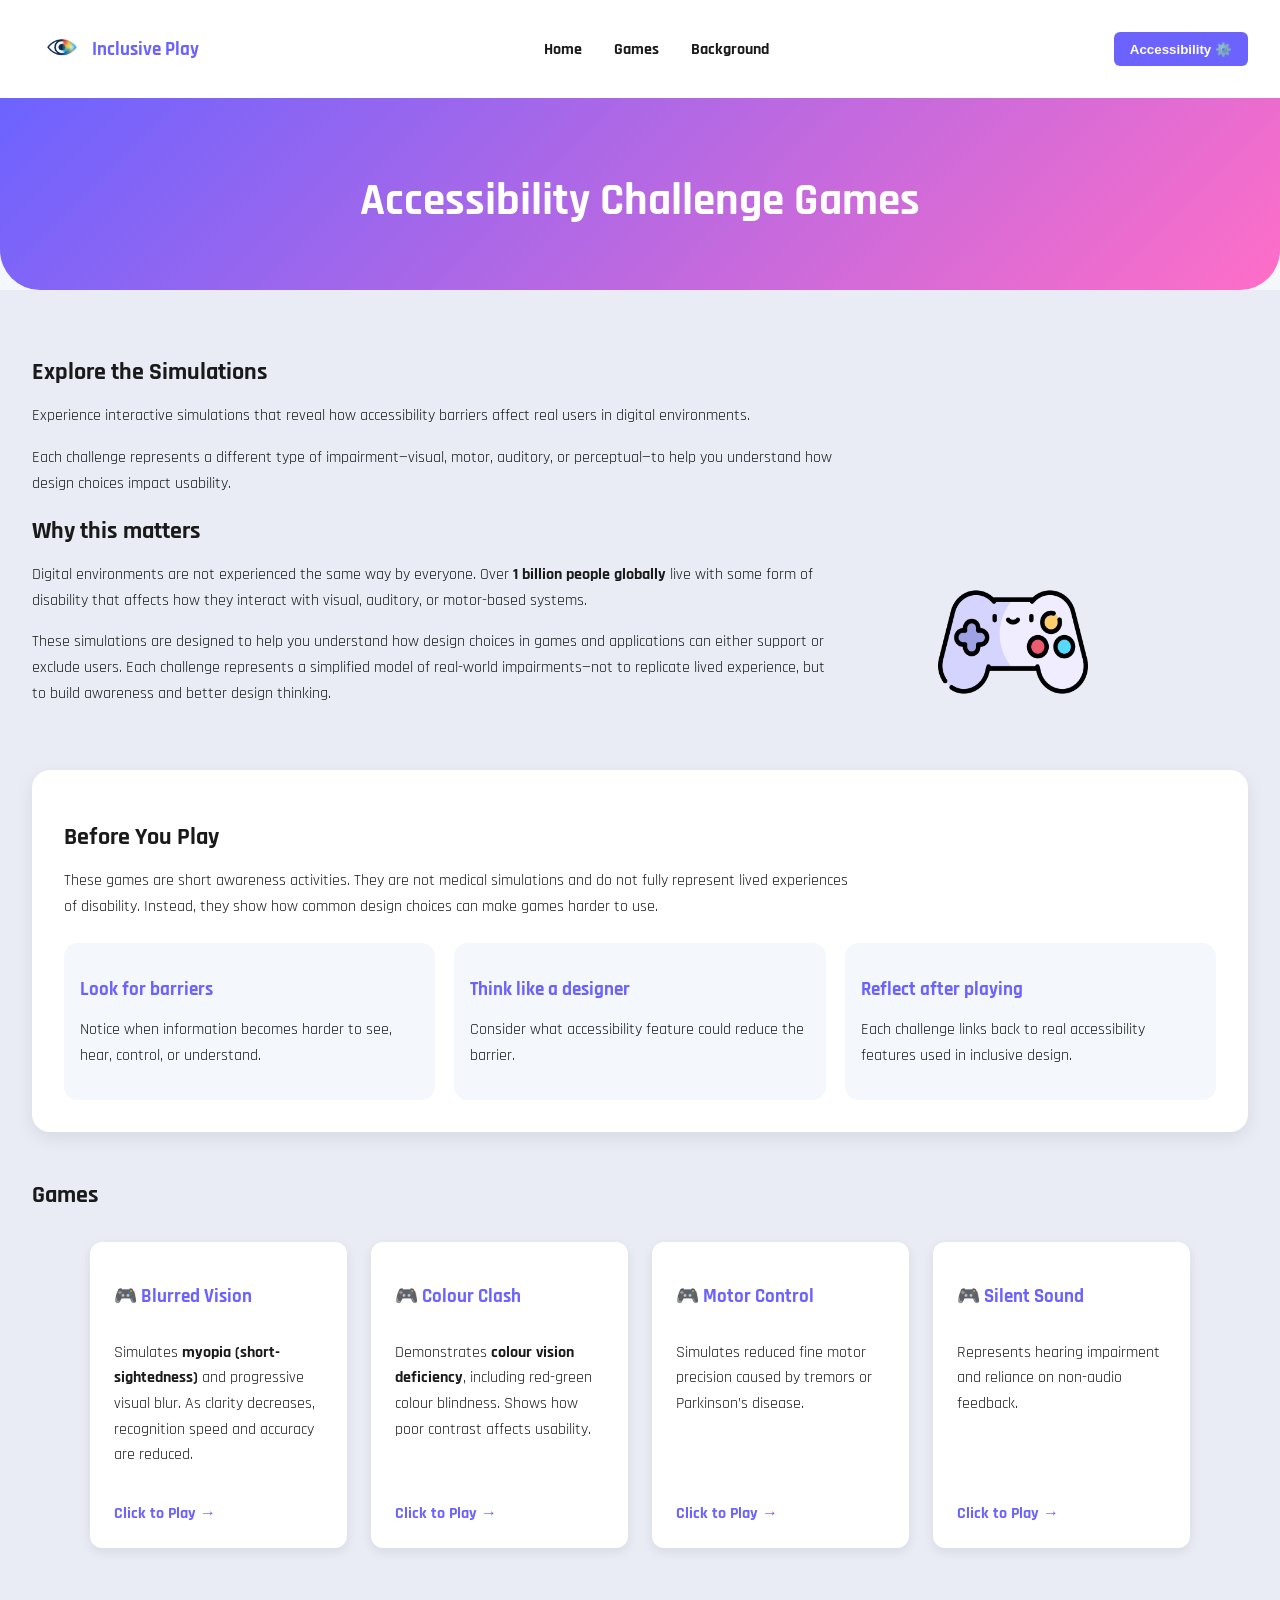
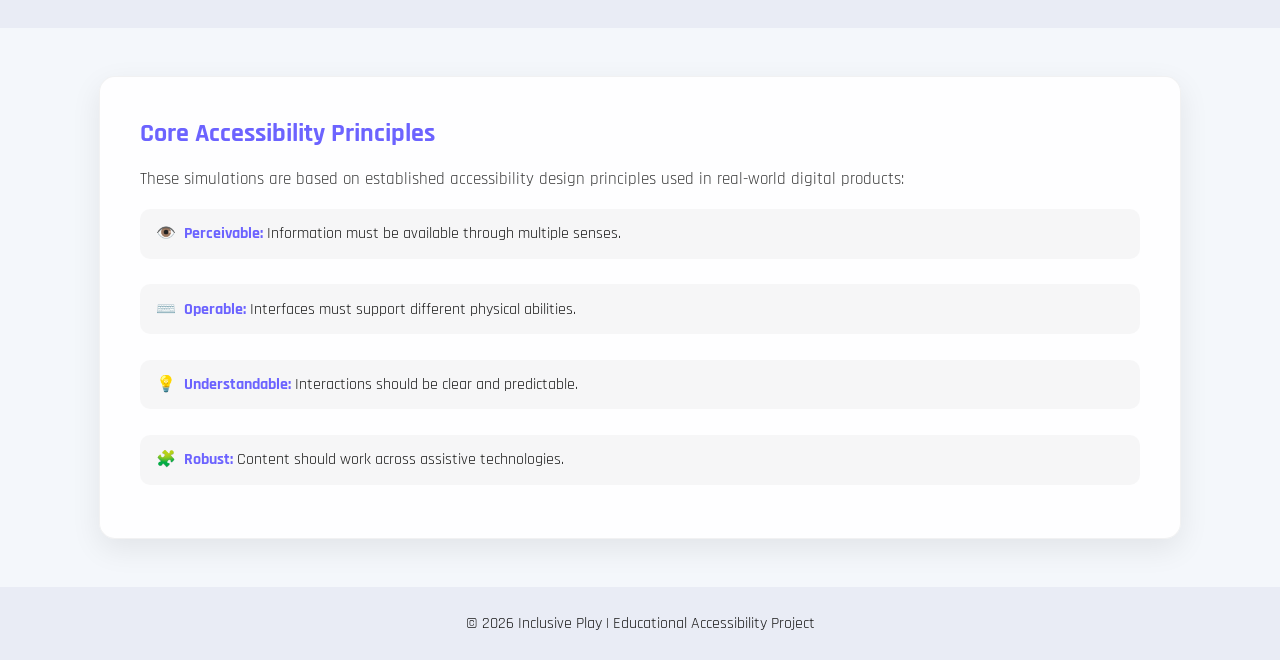
==== html/games.html @ 2feca3db "Add files via upload" ====
<!DOCTYPE html>
<html lang="en">
    <!-- Google Fonts -->
<link href="https://fonts.googleapis.com/css2?family=Atkinson+Hyperlegible:wght@400;700&family=Rajdhani:wght@400;600&family=Share+Tech+Mono&display=swap" rel="stylesheet">

<head>
<meta charset="UTF-8">
<title>Blurred Vision Game</title>
<meta name="viewport" content="width=device-width, initial-scale=1.0">

<link rel="icon" type="image/png" href="../images/inclusive play.png">
<link rel="stylesheet" href="../css/homepage.css">
<link rel="stylesheet" href="../css/games.css">


</head>

<body>

 <!-- Navbar -->  
<header class="navbar">

<div class="logo">
    <img src="../images/inclusive play.png" alt="Inclusive Play logo">
    <span>Inclusive Play</span>
</div>

<nav aria-label="Main Navigation">
<ul>
<li><a href="../index.html">Home</a></li>
<li><a href="../html/games.html" class="active">Games</a></li>
<li><a href="../html/background.html">Background</a></li>
</ul>
</nav>

<div id="scrollProgress"></div>

<!-- Accessibility -->
<div class="accessibility-container">

<button id="accessBtn" aria-expanded="false">
Accessibility ⚙️
</button>

<div id="accessMenu" class="access-menu" role="menu" aria-hidden="true">

<label for="themeSelect">Theme</label>
<select id="themeSelect">
    <option value="default">Playful (Default)</option>
    <option value="dark">Playful (Dark)</option>
    <option value="soft">Soft Professional (Light)</option>
    <option value="soft-dark">Soft Professional (Dark)</option>
    <option value="calm">Calm Mint (Light)</option>
    <option value="calm-dark">Calm Mint (Dark)</option>
</select>

<label for="fontSelect">Font Style</label>
<select id="fontSelect">
<option value="rajdhani">Modern Tech (Default)</option>
<option value="atkinson">Dyslexia Friendly</option>
<option value="sharetech">Terminal</option>
</select>

<label>Font Size</label>
<button onclick="changeFontSize(1)">Increase</button>
<button onclick="changeFontSize(-1)">Decrease</button>

<label>
  <input type="checkbox" id="highContrast">
  High Contrast Mode
</label>

<label>
  <input type="checkbox" id="keyboardMode">
  High Visibility Focus Mode
</label>

<hr>

<button id="resetBtn">Return to Default</button>

</div>
</div>

</header>

<!-- Hero -->
<section class="hero">
  <div class="hero-inner">

    <h1>Accessibility Challenge Games</h1>

  </div>
</section>


<main>

<section class="games">

  <div class="games-explore">

    <h2>Explore the Simulations</h2>

    <p>
      Experience interactive simulations that reveal how accessibility barriers affect real users in digital environments.
    </p>

    <p>
      Each challenge represents a different type of impairment—visual, motor, auditory, or perceptual—to help you understand how design choices impact usability.
    </p>

  </div>


  <!-- Intro -->
  <div class="education-intro">

  <h2>Why this matters</h2>

    <p>
      Digital environments are not experienced the same way by everyone.
      Over <strong>1 billion people globally</strong> live with some form of disability that affects how they interact with visual, auditory, or motor-based systems.
    </p>

    <p>
      These simulations are designed to help you understand how design choices in games and applications can either support or exclude users.
      Each challenge represents a simplified model of real-world impairments—not to replicate lived experience, but to build awareness and better design thinking.
    </p>
 <div class="games-explore-image">
    <img src="../images/game-controller.png" alt="Accessibility gaming illustration">
  </div>
  </div>

  <div class="before-play">
  <h2>Before You Play</h2>

  <p>
    These games are short awareness activities. They are not medical simulations and do not fully represent lived experiences of disability.
    Instead, they show how common design choices can make games harder to use.
  </p>

  <div class="before-grid">
    <div>
      <h3>Look for barriers</h3>
      <p>Notice when information becomes harder to see, hear, control, or understand.</p>
    </div>

    <div>
      <h3>Think like a designer</h3>
      <p>Consider what accessibility feature could reduce the barrier.</p>
    </div>

    <div>
      <h3>Reflect after playing</h3>
      <p>Each challenge links back to real accessibility features used in inclusive design.</p>
    </div>
  </div>
</div>

<h2>Games</h2>
  <div class="game-grid">

  <a class="game-card blur-card" href="blurred.html">
    <h3>🎮 Blurred Vision</h3>
    <p>
      Simulates <strong>myopia (short-sightedness)</strong> and progressive visual blur.
      As clarity decreases, recognition speed and accuracy are reduced.
    </p>
    <div class="play-now">
  Click to Play →
</div>
  </a>

  <a class="game-card colour-card" href="colour.html">
    <h3>🎮 Colour Clash</h3>
    <p>
      Demonstrates <strong>colour vision deficiency</strong>, including red-green colour blindness.
      Shows how poor contrast affects usability.
    </p>
    <div class="play-now">
  Click to Play →
</div>
  </a>

  <a class="game-card motor-card" href="motor.html">
    <h3>🎮 Motor Control</h3>
    <p>
      Simulates reduced fine motor precision caused by tremors or Parkinson’s disease.
    </p>
    <div class="play-now">
  Click to Play →
</div>
  </a>

  <a class="game-card silent-card" href="silent.html">
    <h3>🎮 Silent Sound</h3>
    <p>
      Represents hearing impairment and reliance on non-audio feedback.
    </p>
    <div class="play-now">
  Click to Play →
</div>
  </a>

</div>
</section>

<div class="accessibility-principles">

  <h3>Core Accessibility Principles</h3>

  <p>
    These simulations are based on established accessibility design principles used in real-world digital products:
  </p>

 <ul class="principles-list">
  <li><span>👁️</span><strong>Perceivable:</strong> Information must be available through multiple senses.</li>
  <li><span>⌨️</span><strong>Operable:</strong> Interfaces must support different physical abilities.</li>
  <li><span>💡</span><strong>Understandable:</strong> Interactions should be clear and predictable.</li>
  <li><span>🧩</span><strong>Robust:</strong> Content should work across assistive technologies.</li>
</ul>

</div>


</main>

<footer>
<p>© 2026 Inclusive Play | Educational Accessibility Project</p>
</footer>

<script src="../js/homepage.js"></script>


</body>
</html>
---- css/homepage.css ----
/* Root Variables */

:root {
    --bg-color: #f4f7fb;
    --primary-color: #6c63ff;
    --secondary-color: #ff6ec7;
    --text-color: #1a1a1a;
    --card-bg: #ffffff;
    --nav-bg: #ffffff;
    --footer-bg: #e9ecf5;

    --main-font: 'Rajdhani', sans-serif;
}

/* Global */

body {
    margin: 0;
    padding: 0;
    font-family: var(--main-font);
    background-color: var(--bg-color);
    color: var(--text-color);
    transition: all 0.3s ease;
}

h1, h2, h3 {
    font-weight: 700;
    margin-bottom: 1rem;
}

p {
    line-height: 1.6;
    max-width: 800px;
}

/* Scroll Progress Bar */
#scrollProgress {
    position: fixed;
    top: 0;
    left: 0;
    height: 4px;
    width: 0%;
    background: linear-gradient(90deg, var(--primary-color), var(--secondary-color));
    z-index: 9999;
    transition: width 0.2s ease;
}

/* Navbar */

.navbar {
    display: flex;
    justify-content: space-between;
    align-items: center;
    padding: 1.2rem 2rem;
    background-color: var(--nav-bg);
    box-shadow: 0 2px 10px rgba(0, 0, 0, 0.38);
    overflow: visible;
}

.logo {
    font-weight: 700;
    font-size: 1.5rem;
    color: var(--primary-color);
}

.navbar ul {
    list-style: none;
    display: flex;
    gap: 2rem;
    margin: 0;
    padding: 0;
}

.navbar a {
    text-decoration: none;
    color: var(--text-color);
    font-weight: 700;
    position: relative;
    display: inline-block;
    transition: all 0.3s ease;
}

/* Animated underline */
.navbar a::after {
    content: "";
    position: absolute;
    left: 0;
    bottom: -5px;
    width: 0%;
    height: 3px;
    background-color: var(--primary-color);
    transition: width 0.3s ease;
}

.navbar a:hover::after {
    width: 100%;
}

.navbar a:hover {
    transform: translateY(-2px);
    color: var(--primary-color);
}

.logo {
    display: flex;
    align-items: center;
    gap: 0rem;
    font-weight: 700;
    font-size: 1.2rem;
}

.logo img {
    width: 60px;
    height: 60px;
    object-fit: contain;
}

/* Accessibility Dropdown */
.accessibility-container {
    position: relative;
}

#accessBtn {
    padding: 0.6rem 1rem;
    border: none;
    background-color: var(--primary-color);
    color: white;
    font-weight: 600;
    cursor: pointer;
    border-radius: 6px;
    transition: background-color 0.3s ease, transform 0.2s ease;
}

#accessBtn:hover {
    background-color: var(--secondary-color);
    transform: translateY(-2px);
}

/* Dropdown Menu */
.access-menu {
    position: absolute;
    right: 0;
    top: 120%;
    background-color: var(--card-bg);
    padding: 1rem;
    width: 220px;
    border-radius: 8px;
    box-shadow: 0 5px 20px rgba(0,0,0,0.1);
    display: flex;
    flex-direction: column;
    gap: 0.5rem;
    z-index: 9999;

    /* Animation properties */
    max-height: 0;
    opacity: 0;
    overflow: hidden;
    transition: max-height 0.4s ease, opacity 0.4s ease;
}

/* Show dropdown */
.access-menu.show {
    max-height: 1000px; 
    opacity: 1;
}

/* Dropdown items */
.access-menu select,
.access-menu button {
    padding: 0.4rem;
    font-family: inherit;
    border-radius: 4px;
    border: none;
    cursor: pointer;
    transition: all 0.3s ease;
}

.high-contrast {
  filter: contrast(200%) brightness(120%);
}

/* Select stays neutral but theme-aware */
.access-menu select {
    background-color: var(--card-bg);
    color: var(--text-color);
    border: 1px solid #ccc;
}

/* Increase / Decrease buttons themed */
.access-menu button {
    background-color: var(--secondary-color);
    color: white;
}

/* Reset button themed */
#resetBtn {
    background-color: var(--primary-color);
    color: white;
}

/* Hover animation for buttons & select */
.access-menu select:hover,
.access-menu button:hover {
    transform: translateY(-2px);
    box-shadow: 0 4px 12px rgba(0,0,0,0.15);
    filter: brightness(1.1);  /* Slight glow effect */
}

/* Hover effects for buttons and selects */
.access-menu select:hover,
.access-menu button:hover {
    background-color: var(--primary-color);
    color: white;
    transform: translateY(-2px);
    box-shadow: 0 4px 12px rgba(0,0,0,0.15);
}


/* Sections */

section {
    padding: 3rem 2rem;
}

.hero {
    text-align: center;
    background: linear-gradient(135deg, var(--primary-color), var(--secondary-color));
    color: white;
    border-radius: 0 0 40px 40px;
}

.hero p {
    margin: auto;
}

.about,
.background,
.reflection {
    background-color: var(--bg-color);
}

.games {
    background-color: var(--footer-bg);
}

/* Game Cards */

.game-grid {
    display: grid;
    grid-template-columns: repeat(auto-fit, minmax(250px, 1fr));
    gap: 1.5rem;
    margin-top: 2rem;
}

.game-card {
    background-color: var(--card-bg);
    padding: 1.5rem;
    border-radius: 12px;
    box-shadow: 0 4px 12px rgba(0,0,0,0.08);
    transition: transform 0.3s ease, box-shadow 0.3s ease;
}

.game-card:hover {
    transform: translateY(-6px);
    box-shadow: 0 8px 20px rgba(0,0,0,0.15);
}

/*  Footer */

footer {
    text-align: center;
    padding: 1.5rem;
    background-color: var(--footer-bg);
}

footer p {
    margin: 0;
    max-width: none;
}


/* ================= THEMES ================= */

/* Playful (Default / Light) */
body {
    --bg-color: #f4f7fb;                /* light mode background */
    --primary-color: #6c63ff;
    --secondary-color: #ff6ec7;
    --text-color: #1a1a1a;
    --card-bg: #ffffff;
    --nav-bg: #ffffff;
    --footer-bg: #e9ecf5;
}

body.dark {
    --bg-color: #121212;               /* dark mode background */
    --primary-color: #7b61ff;
    --secondary-color: #ff6ec7;
    --text-color: #f1f1f1;
    --card-bg: #1e1e1e;
    --nav-bg: #1a1a1a;
    --footer-bg: #181818;
}

/* Soft Professional */
body.soft {
    --bg-color: #f7f9fc;          /* light mode background */
    --primary-color: #3a86ff;
    --secondary-color: #8338ec;
    --text-color: #222;
    --card-bg: #ffffff;
    --nav-bg: #ffffff;
    --footer-bg: #edf2fb;
}

body.soft.dark {
    --bg-color: #1e1e2f;          /* dark mode background */
    --primary-color: #7b61ff;
    --secondary-color: #c084fc;
    --text-color: #e1e1e1;
    --card-bg: #2b2b3b;
    --nav-bg: #222233;
    --footer-bg: #1c1c2a;
}

/* Calm Mint */
body.calm {
    --bg-color: #e6f7f1;          /* light mint */
    --primary-color: #3fc1a9;
    --secondary-color: #72e2c0;
    --text-color: #1f3d3a;
    --card-bg: #ffffff;
    --nav-bg: #ffffff;
    --footer-bg: #d4f0e5;
}

body.calm.dark {
    --bg-color: #1f3d3a;          /* dark mint */
    --primary-color: #3fc1a9;
    --secondary-color: #72e2c0;
    --text-color: #e6f7f1;
    --card-bg: #26403c;
    --nav-bg: #1b2c28;
    --footer-bg: #203733;
}


/*  Responsive */

@media (max-width: 768px) {

.navbar {
    flex-direction: column;
    gap: 1rem;
}

.navbar ul {
    flex-direction: column;
    align-items: center;
}


.accessibility-container {
    width: 100%;
    display: flex;
    justify-content: center;
}
}

/* Why Accessibility Grid */
.why-points {
    display: grid;
    grid-template-columns: repeat(auto-fit, minmax(220px, 1fr));
    gap: 1.5rem;
    margin-top: 2rem;
}

.why-item {
    background-color: var(--card-bg);
    padding: 1.5rem;
    border-radius: 12px;
    box-shadow: 0 4px 12px rgba(0,0,0,0.08);
    transition: transform 0.3s ease;
}

.why-item:hover {
    transform: translateY(-4px);
}

/* Fade In */
.fade-in {
    opacity: 0;
    transform: translateY(20px);
    transition: opacity 0.6s ease, transform 0.6s ease;
}

.fade-in.visible {
    opacity: 1;
    transform: translateY(0);
}

/* Keyboard Mode */

body.keyboard-mode *:focus {
    outline: 3px solid var(--secondary-color);
    outline-offset: 3px;
    border-radius: 4px;
}

body.keyboard-mode button:focus,
body.keyboard-mode a:focus,
body.keyboard-mode select:focus {
    box-shadow: 0 0 0 4px rgba(255, 110, 199, 0.4);
}

.skip-link {
    position: absolute;
    top: -40px;
    left: 10px;
    background: var(--primary-color);
    color: white;
    padding: 8px 12px;
    border-radius: 6px;
    text-decoration: none;
    transition: top 0.3s ease;
    z-index: 1000;
}

.skip-link:focus {
    top: 10px;
}

.highlight {
    background: var(--card-bg);
    padding: 2rem;
    border-radius: 16px;
    box-shadow: 0 6px 20px rgba(0,0,0,0.08);
}

.game-card {
    display: block;
    text-decoration: none;
    color: inherit;       
}

/* Impairment Information Section */

.impairments {
    padding: 4rem 8%;
    text-align: center;
}

.impairments h2 {
    margin-bottom: 1rem;
}

.impairments > p {
    margin: 0 auto 2rem auto;
    max-width: 850px;
}

.impairment-grid {
    display: grid;
    grid-template-columns: repeat(2, 1fr);
    gap: 1.5rem;
    margin-top: 2rem;
}

.impairment-card {
    background: var(--card-bg);
    padding: 1.5rem;
    border-radius: 16px;
    box-shadow: 0 6px 18px rgba(0,0,0,0.08);
    text-align: left;
}

.impairment-card h3 {
    color: var(--primary-color);
    margin-bottom: 0.8rem;
}

.impairment-card p {
    max-width: none;
    margin-bottom: 0.8rem;
}

@media (max-width: 768px) {
    .impairment-grid {
        grid-template-columns: 1fr;
    }
}


/* ABOUT SECTION */

.about-image {
    flex: 50;
    display: grid;
    justify-content: right;
    align-self: flex-start;
    margin-top: -230px;
    margin-right: 110px;
}

.about-image img {
    width: 100%;
    max-width: 200px;
}

/* Mobile */
@media (max-width: 900px) {

    .about {
        flex-direction: column;
        text-align: center;
    }

    .about-image {
        margin-top: 1.5rem;
        margin-right: 0;
        justify-content: center;
        align-self: center;
        order: 2;
    }

    .about-image img {
        max-width: 220px;
    }
}

.impairment-icon {
    width: 60px;
    height: 60px;
    margin-bottom: 1rem;
}
---- css/games.css ----
/* Hero */
.hero {
    background: linear-gradient(135deg, var(--primary-color), var(--secondary-color));
    color: white;

    padding: 1rem 2rem 4rem;
    border-radius: 0 0 40px 40px;

    display: flex;
    justify-content: center;
    align-items: center;

    text-align: center;
}

.hero-inner {
    max-width: 900px;
    margin: 0 auto;

    display: flex;
    flex-direction: column;
    align-items: center;
    gap: 1.2rem;
    
}

.hero h1 {
    font-size: 2.8rem;
    font-weight: 700;
    text-align: center;
    transform: translateY(20px);
}

.hero p {
    max-width: 750px;
    opacity: 0.95;
    line-height: 1.6;
}

.hero-subtitle {
    font-size: 1.3rem;
    font-weight: 500;
    opacity: 0.95;
}

.hero-text {
    font-size: 1.05rem;
    line-height: 1.6;
    opacity: 0.9;
}

/* Accessibility */
.accessibility-principles {
    max-width: 1000px;
    margin: 3rem auto;
    padding: 2.5rem;

    background: rgba(255, 255, 255, 0.85);
    backdrop-filter: blur(10px);

    border-radius: 16px;
    box-shadow: 0 10px 30px rgba(0, 0, 0, 0.08);

    border: 1px solid rgba(0, 0, 0, 0.05);

    font-family: inherit;
    color: inherit;
}

.accessibility-principles h3 {
    font-size: 1.6rem;
    margin: 0 0 1rem 0;

    color: var(--primary-color);
    font-family: inherit;
}

.accessibility-principles p {
    font-size: 1.05rem;
    line-height: 1.6;

    margin: 0 0 1rem 0;
    opacity: 0.85;

    font-family: inherit;
}

.accessibility-principles ul {
    list-style: none;

    padding: 0;
    margin: 0;

    display: flex;
    flex-direction: column;
    gap: 0.8rem;
}

.accessibility-principles li {
    padding: 0.9rem 1rem;

    border-radius: 10px;
    background: rgba(0, 0, 0, 0.03);

    transition: transform 0.2s ease, background 0.2s ease;

    font-family: inherit;
}

.accessibility-principles li:hover {
    transform: translateX(5px);
    background: rgba(0, 0, 0, 0.06);
}

.accessibility-principles strong {
    color: var(--primary-color);
    font-weight: 700;
}

/* Game */
.game-grid {
    display: grid;
    grid-template-columns: repeat(auto-fit, minmax(240px, 1fr));
    gap: 1.5rem;

    max-width: 1100px;
    margin: 2rem auto;
    padding: 0 1.5rem;
}

.game-card {
    text-decoration: none;
    color: inherit;
}

h3 {
    color: var(--primary-color);
}

.before-play {
    margin: 3rem 0;
    padding: 2rem;
    background: var(--card-bg);
    border-radius: 18px;
    box-shadow: 0 6px 18px rgba(0,0,0,0.08);
}

.before-grid {
    display: grid;
    grid-template-columns: repeat(3, 1fr);
    gap: 1.2rem;
    margin-top: 1.5rem;
}

.before-grid div {
    padding: 1rem;
    border-radius: 14px;
    background: var(--bg-color);
}

@media (max-width: 768px) {
    .before-grid {
        grid-template-columns: 1fr;
    }
}

.principles-list {
    list-style: none;
    padding-left: 0;
}

.principles-list li {
    margin-bottom: 0.8rem;
}

.principles-list span {
    margin-right: 0.5rem;
}

.game-icon {
    margin-right: 0.5rem;
    font-size: 1.2rem;
}

.play-now {
    margin-top: auto;
    padding-top: 1.2rem;
    font-weight: 700;
    color: var(--primary-color);
    transition: transform 0.3s ease;
}

.game-card:hover .play-now {
    transform: translateX(6px);
}

.game-card {
    display: flex;
    flex-direction: column;
    justify-content: space-between;
}

/* Explore Section */


.games-explore-image {
    flex: 1;
    display: flex;
    justify-content: right;
}

.games-explore-image img {
    width: 30%;
    max-width: 150px;
    margin-top: -160px;
    margin-right: 160px;
}

/* Mobile */

@media (max-width: 900px) {

.games-explore {
    flex-direction: column;
    text-align: center;
}

.games-explore-image img {
    max-width: 260px;
}

}

/* Mobile */

@media (max-width: 900px) {

    .games-explore {
        flex-direction: column;
        text-align: center;
    }

    .games-explore-image {
        justify-content: center;
        margin-top: 1.5rem;
        order: 2;
    }

    .games-explore-image img {
        width: 60%;
        max-width: 220px;
        margin-top: 0;
        margin-right: 0;
    }
}
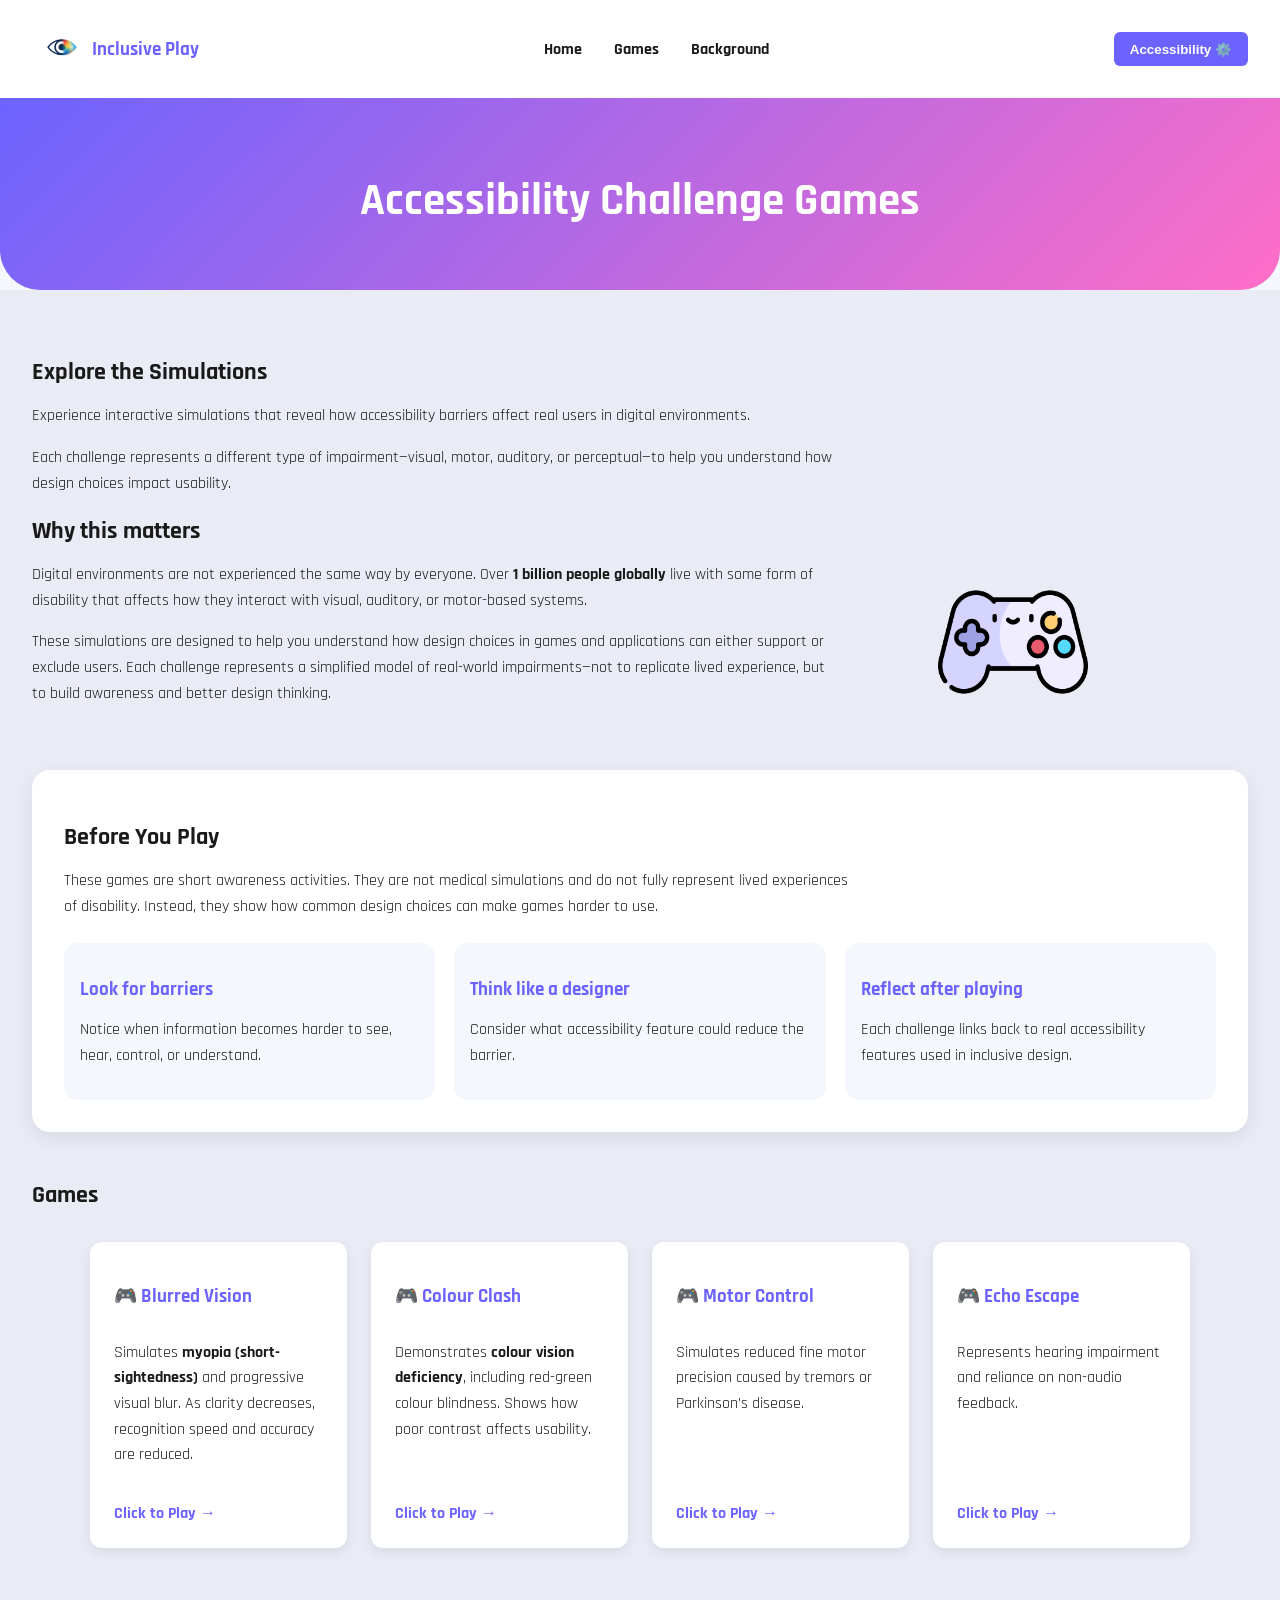
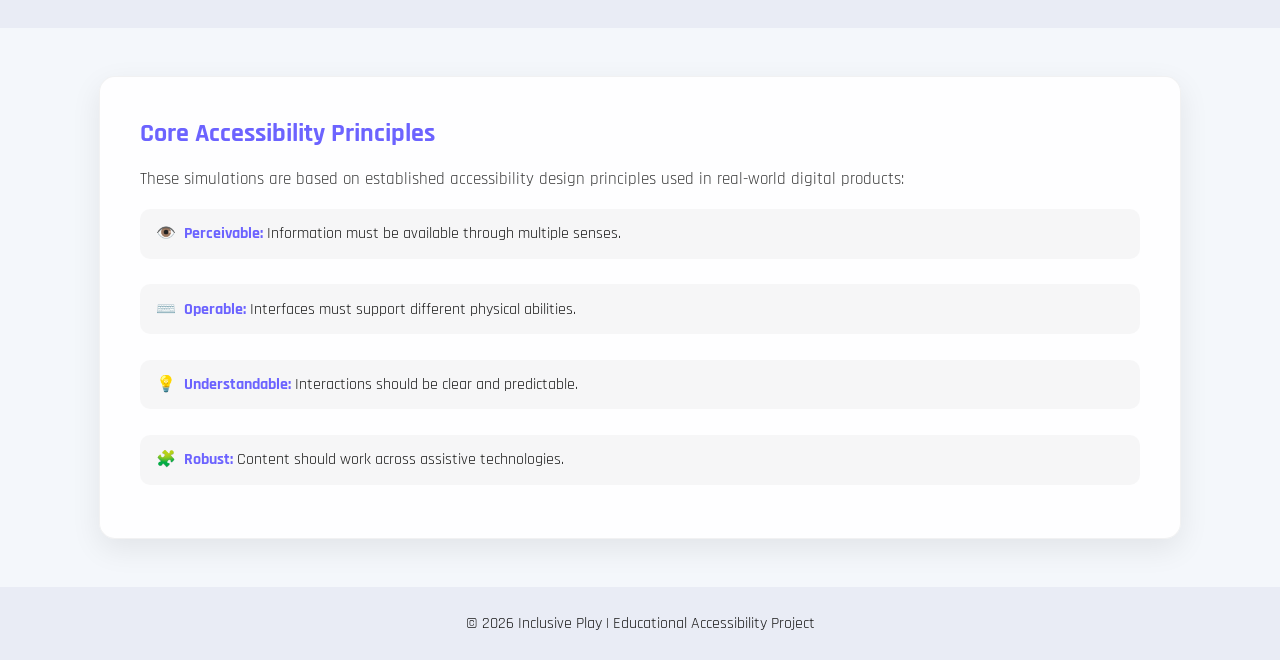
==== commit 0e7d58d8: "Update games.html" ====
--- a/html/games.html
+++ b/html/games.html
@@ -194,7 +194,7 @@
   </a>
 
   <a class="game-card silent-card" href="silent.html">
-    <h3>🎮 Silent Sound</h3>
+    <h3>🎮 Echo Escape</h3>
     <p>
       Represents hearing impairment and reliance on non-audio feedback.
     </p>
